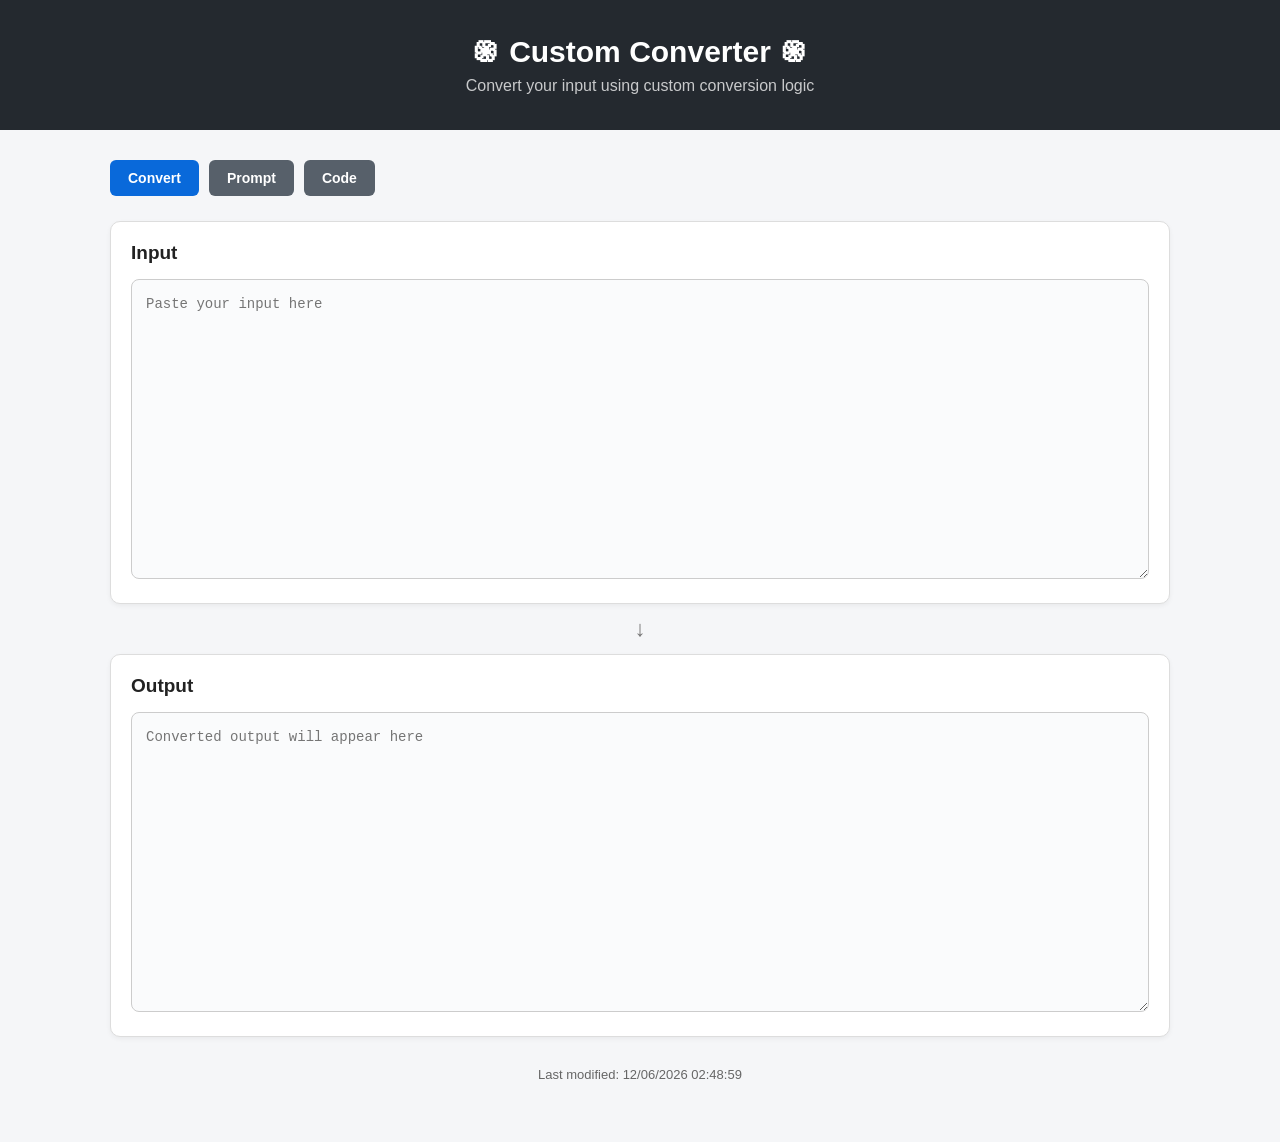
==== convert.html @ 0852cbc6 "Remove 'the' from conversion logic description" ====
<!DOCTYPE html>
<html lang="en">

<head>
    <meta charset="utf-8">
    <meta name="viewport" content="width=device-width, initial-scale=1">

    <title>Custom Converter</title>

    <link rel="stylesheet" href="styles.css">
</head>

<body>

<header>
    <h1>֍ Custom Converter ֍</h1>
    <p>Convert your input using custom conversion logic</p>
</header>

<div class="container">

    <div class="toolbar">

        <button onclick="convert()">
            Convert
        </button>

        <a
            class="link-button secondary"
            href="https://chatgpt.com/c/6a3d066e-ec60-83eb-859d-f03c4c247fd4"
            target="_blank"
        >
            Prompt
        </a>

        <a
            class="link-button secondary"
            href="https://github.com/danijelcecelja-svg/javasciptpages/edit/main/convert.js"
            target="_blank"
        >
            Code
        </a>

    </div>

    <div class="section">

        <h2>Input</h2>

        <textarea
            id="input"
            placeholder="Paste your input here"
        ></textarea>

    </div>

    <div class="arrow">
        ↓
    </div>

    <div class="section">

        <h2>Output</h2>

        <textarea
            id="output"
            placeholder="Converted output will appear here"
        ></textarea>

    </div>

    <div id="version">
        Last modified:
        <script>
            document.write(document.lastModified);
        </script>
    </div>

</div>

<script src="convert.js"></script>

</body>
</html>
---- styles.css ----
* {
    box-sizing: border-box;
}

body {
    margin: 0;
    font-family: Arial, Helvetica, sans-serif;
    background: #f5f6f8;
    color: #222;
}

header {
    background: #24292f;
    color: white;
    padding: 35px 20px;
    text-align: center;
}

header h1 {
    margin: 0 0 8px;
    font-size: 30px;
}

header p {
    margin: 0;
    opacity: 0.75;
}

.container {
    max-width: 1100px;
    margin: 30px auto;
    padding: 0 20px;
}

.toolbar {
    display: flex;
    gap: 10px;
    flex-wrap: wrap;
    margin-bottom: 25px;
}

button,
.link-button {
    display: inline-block;
    padding: 10px 18px;
    border-radius: 6px;
    border: none;
    background: #0969da;
    color: white;
    text-decoration: none;
    font-size: 14px;
    font-weight: bold;
    cursor: pointer;
}

button:hover,
.link-button:hover {
    background: #0757b5;
}

.link-button.secondary {
    background: #57606a;
}

.link-button.secondary:hover {
    background: #424a53;
}

.section,
.controls,
.card {
    background: white;
    border: 1px solid #ddd;
    border-radius: 10px;
    box-shadow: 0 2px 5px rgba(0, 0, 0, 0.05);
}

.section {
    padding: 20px;
    margin-bottom: 20px;
}

.controls {
    padding: 20px;
    margin-bottom: 25px;
}

.section h2,
.controls h2 {
    margin: 0 0 15px;
    font-size: 19px;
}

.subtitle {
    color: #6b7280;
    margin-bottom: 30px;
}

.control-row {
    display: flex;
    align-items: center;
    gap: 15px;
    flex-wrap: wrap;
}

label {
    font-weight: bold;
}

input[type="number"] {
    width: 70px;
    padding: 8px;
    border: 1px solid #d1d5db;
    border-radius: 5px;
    font-size: 14px;
}

textarea {
    width: 100%;
    min-height: 300px;
    padding: 14px;
    font-family: Consolas, "Courier New", monospace;
    font-size: 14px;
    line-height: 1.5;
    border: 1px solid #ccc;
    border-radius: 8px;
    resize: vertical;
    background: #fafbfc;
    color: #222;
    outline: none;
}

textarea:focus {
    border-color: #0969da;
    background: white;
}

.search {
    width: 100%;
    padding: 14px 16px;
    font-size: 16px;
    border: 1px solid #ccc;
    border-radius: 8px;
    margin-bottom: 25px;
    outline: none;
}

.search:focus {
    border-color: #0969da;
}

.grid {
    display: grid;
    grid-template-columns: repeat(auto-fill, minmax(240px, 1fr));
    gap: 20px;
}

.card {
    padding: 20px;
    transition: transform 0.15s, box-shadow 0.15s;
    display: flex;
    flex-direction: column;
    min-height: 170px;
}

.card:hover {
    transform: translateY(-3px);
    box-shadow: 0 5px 15px rgba(0, 0, 0, 0.12);
}

.card h2 {
    margin: 0 0 10px;
    font-size: 19px;
    word-break: break-word;
}

.filename {
    color: #666;
    font-size: 13px;
    margin-bottom: 20px;
}

.open-button {
    margin-top: auto;
    display: block;
    text-align: center;
    padding: 10px;
    background: #0969da;
    color: white;
    text-decoration: none;
    border-radius: 6px;
    font-weight: bold;
}

.open-button:hover {
    background: #0757b5;
}

.arrow {
    text-align: center;
    font-size: 22px;
    color: #777;
    margin: -8px 0 12px;
}

.generate-all {
    background: #0969da;
    color: white;
}

.generate-all:hover {
    background: #0757b5;
}

.copy-all,
.copy-button {
    background: #059669;
    color: white;
    font-weight: bold;
}

.copy-all:hover,
.copy-button:hover {
    background: #047857;
}

.copy-button {
    white-space: nowrap;
}

.copied {
    background: #6b7280 !important;
    color: white;
}

.warning {
    margin-top: 15px;
    color: #92400e;
    background: #fffbeb;
    border: 1px solid #fcd34d;
    padding: 10px;
    border-radius: 5px;
    font-size: 13px;
}

.status {
    margin-top: 15px;
    min-height: 18px;
    font-size: 13px;
    color: #047857;
    font-weight: bold;
}

.missing-id {
    color: #9ca3af;
}

.account-link {
    color: #0969da;
    text-decoration: none;
}

.account-link:hover {
    text-decoration: underline;
}

.password {
    font-family: Consolas, monospace;
    font-size: 14px;
    word-break: break-all;
}

table {
    width: 100%;
    border-collapse: collapse;
}

th {
    text-align: left;
    background: #f3f4f6;
    padding: 12px;
    border-bottom: 2px solid #d1d5db;
}

td {
    padding: 10px 12px;
    border-bottom: 1px solid #e5e7eb;
    vertical-align: middle;
}

td:first-child {
    width: 40%;
}

td:nth-child(2) {
    width: 15%;
}

td:nth-child(3) {
    width: 45%;
}

.count {
    color: #666;
    margin-bottom: 15px;
    font-size: 14px;
}

.error {
    background: #ffebe9;
    border: 1px solid #ff8182;
    color: #82071e;
    padding: 15px;
    border-radius: 8px;
}

#version {
    text-align: center;
    color: #666;
    font-size: 13px;
    padding: 10px 0 30px;
}

@media (max-width: 700px) {

    .container {
        margin: 20px auto;
        padding: 0 12px;
    }

    header {
        padding: 25px 15px;
    }

    header h1 {
        font-size: 25px;
    }

    .section,
    .controls {
        padding: 15px;
    }

    table {
        font-size: 13px;
    }

    th,
    td {
        padding: 8px;
    }

    td:first-child,
    td:nth-child(2),
    td:nth-child(3) {
        width: auto;
    }
}
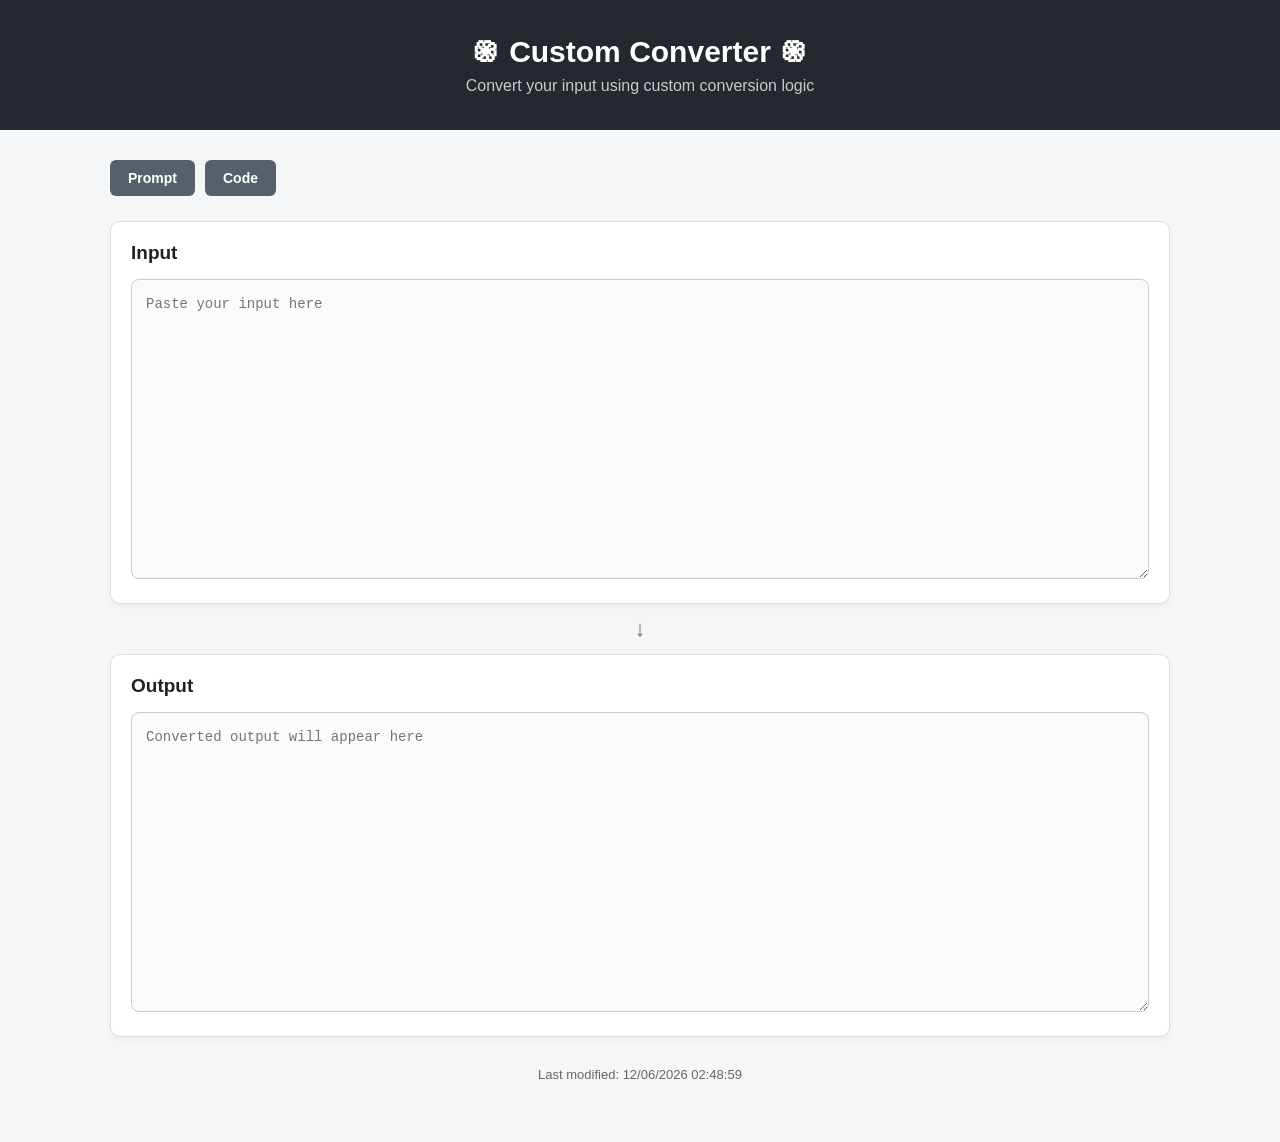
==== commit 4d9bb644: "Update convert.html" ====
--- a/convert.html
+++ b/convert.html
@@ -20,28 +20,22 @@
 <div class="container">
 
     <div class="toolbar">
-
-        <button onclick="convert()">
-            Convert
-        </button>
-
-        <a
-            class="link-button secondary"
-            href="https://chatgpt.com/c/6a3d066e-ec60-83eb-859d-f03c4c247fd4"
-            target="_blank"
-        >
-            Prompt
-        </a>
-
-        <a
-            class="link-button secondary"
-            href="https://github.com/danijelcecelja-svg/javasciptpages/edit/main/convert.js"
-            target="_blank"
-        >
-            Code
-        </a>
-
-    </div>
+         <a
+                    class="link-button secondary"
+                    href="https://chatgpt.com/c/6a3d066e-ec60-83eb-859d-f03c4c247fd4"
+                    target="_blank"
+                >
+                    Prompt
+                </a>
+        
+                <a
+                    class="link-button secondary"
+                    href="https://github.com/danijelcecelja-svg/javasciptpages"
+                    target="_blank"
+                >
+                    Code
+                </a>
+        </div>
 
     <div class="section">
 
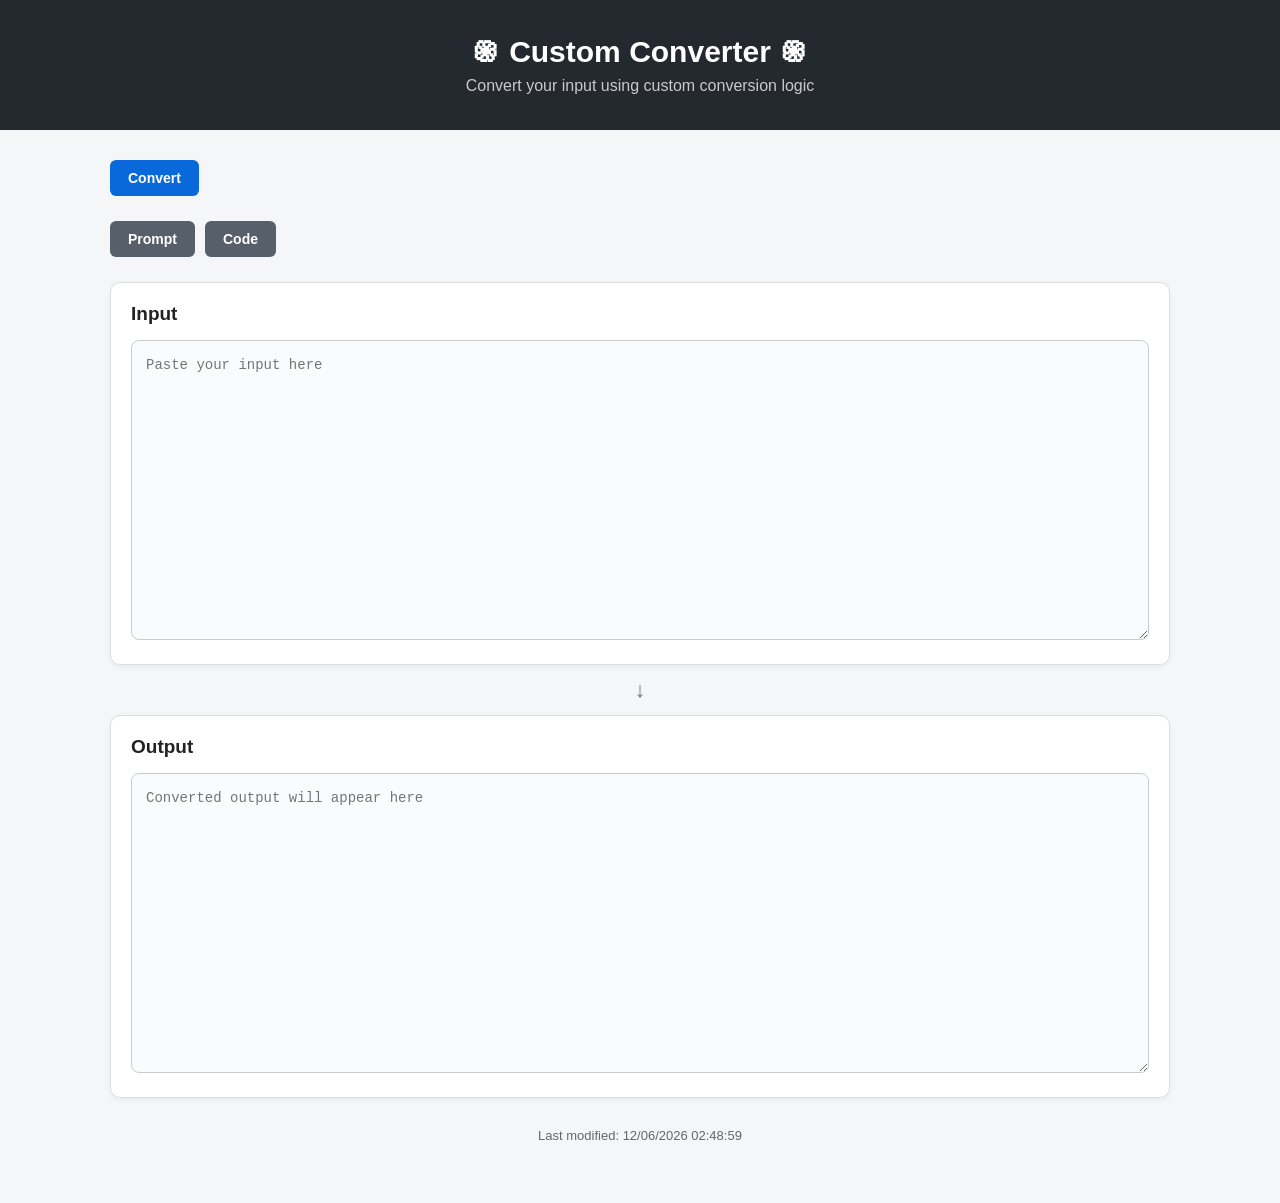
==== commit fc04988e: "Add convert button to convert.html" ====
--- a/convert.html
+++ b/convert.html
@@ -18,6 +18,13 @@
 </header>
 
 <div class="container">
+     <div class="toolbar">
+
+        <button onclick="convert()">
+            Convert
+        </button>
+    </div>
+     
 
     <div class="toolbar">
          <a
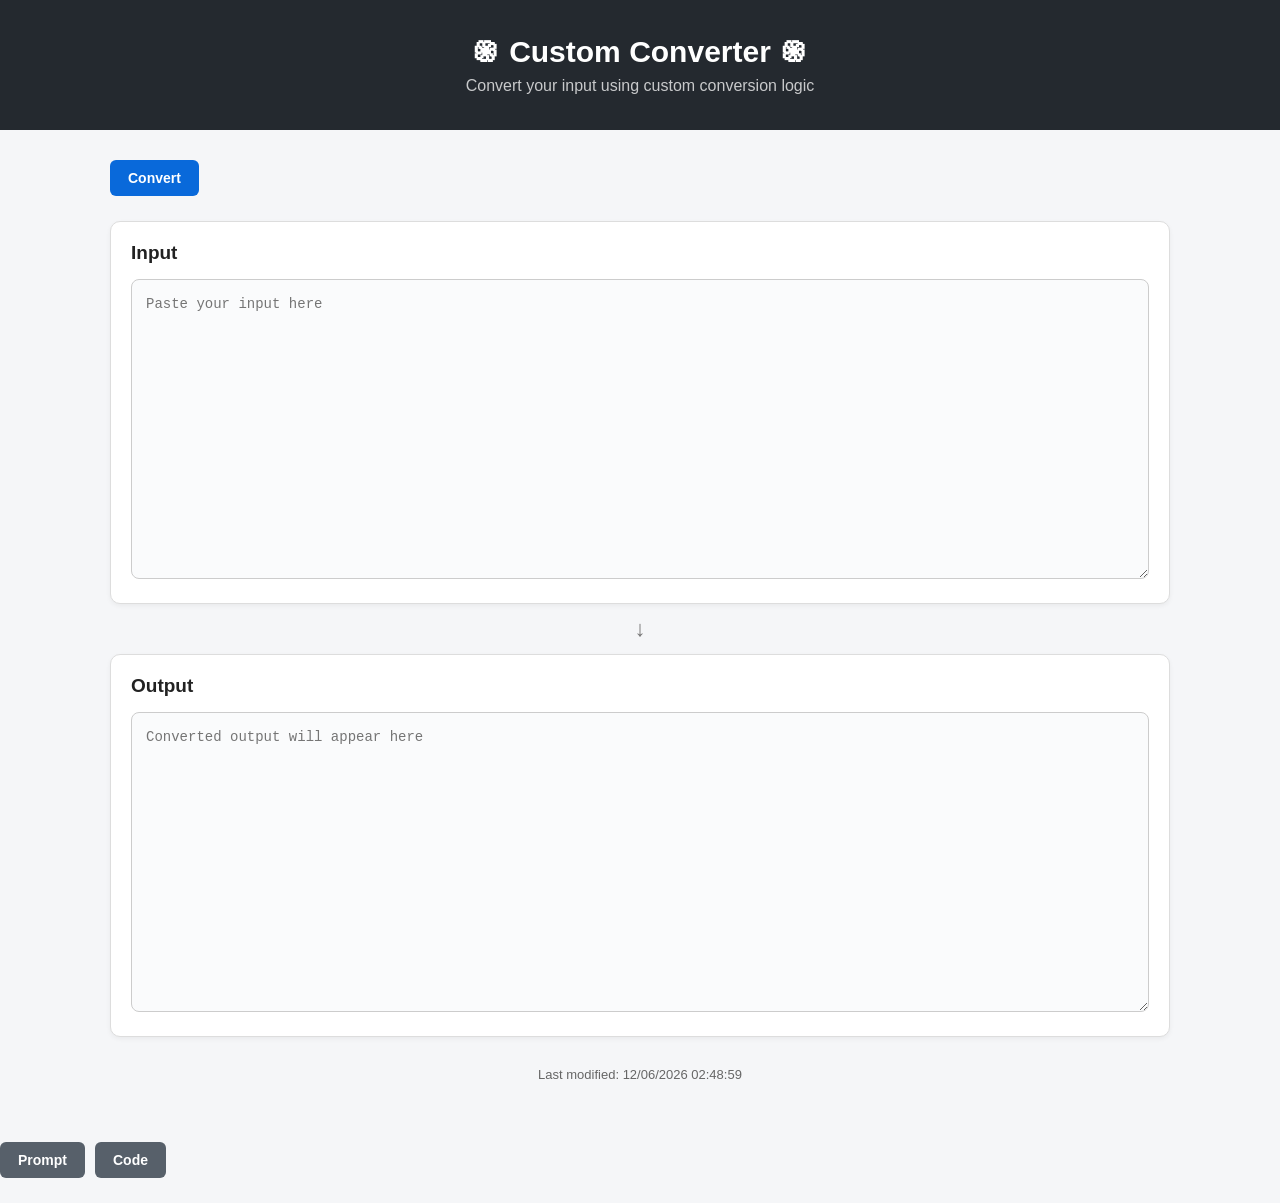
==== commit 06426cc7: "Reorganize footer and toolbar links in convert.html" ====
--- a/convert.html
+++ b/convert.html
@@ -24,25 +24,7 @@
             Convert
         </button>
     </div>
-     
-
-    <div class="toolbar">
-         <a
-                    class="link-button secondary"
-                    href="https://chatgpt.com/c/6a3d066e-ec60-83eb-859d-f03c4c247fd4"
-                    target="_blank"
-                >
-                    Prompt
-                </a>
-        
-                <a
-                    class="link-button secondary"
-                    href="https://github.com/danijelcecelja-svg/javasciptpages"
-                    target="_blank"
-                >
-                    Code
-                </a>
-        </div>
+   
 
     <div class="section">
 
@@ -81,5 +63,24 @@
 
 <script src="convert.js"></script>
 
+<div class="footer">
+  <div class="toolbar">
+         <a
+                    class="link-button secondary"
+                    href="https://chatgpt.com/c/6a3d066e-ec60-83eb-859d-f03c4c247fd4"
+                    target="_blank"
+                >
+                    Prompt
+                </a>
+        
+                <a
+                    class="link-button secondary"
+                    href="https://github.com/danijelcecelja-svg/javasciptpages"
+                    target="_blank"
+                >
+                    Code
+                </a>
+        </div>   
+</div>
 </body>
 </html>
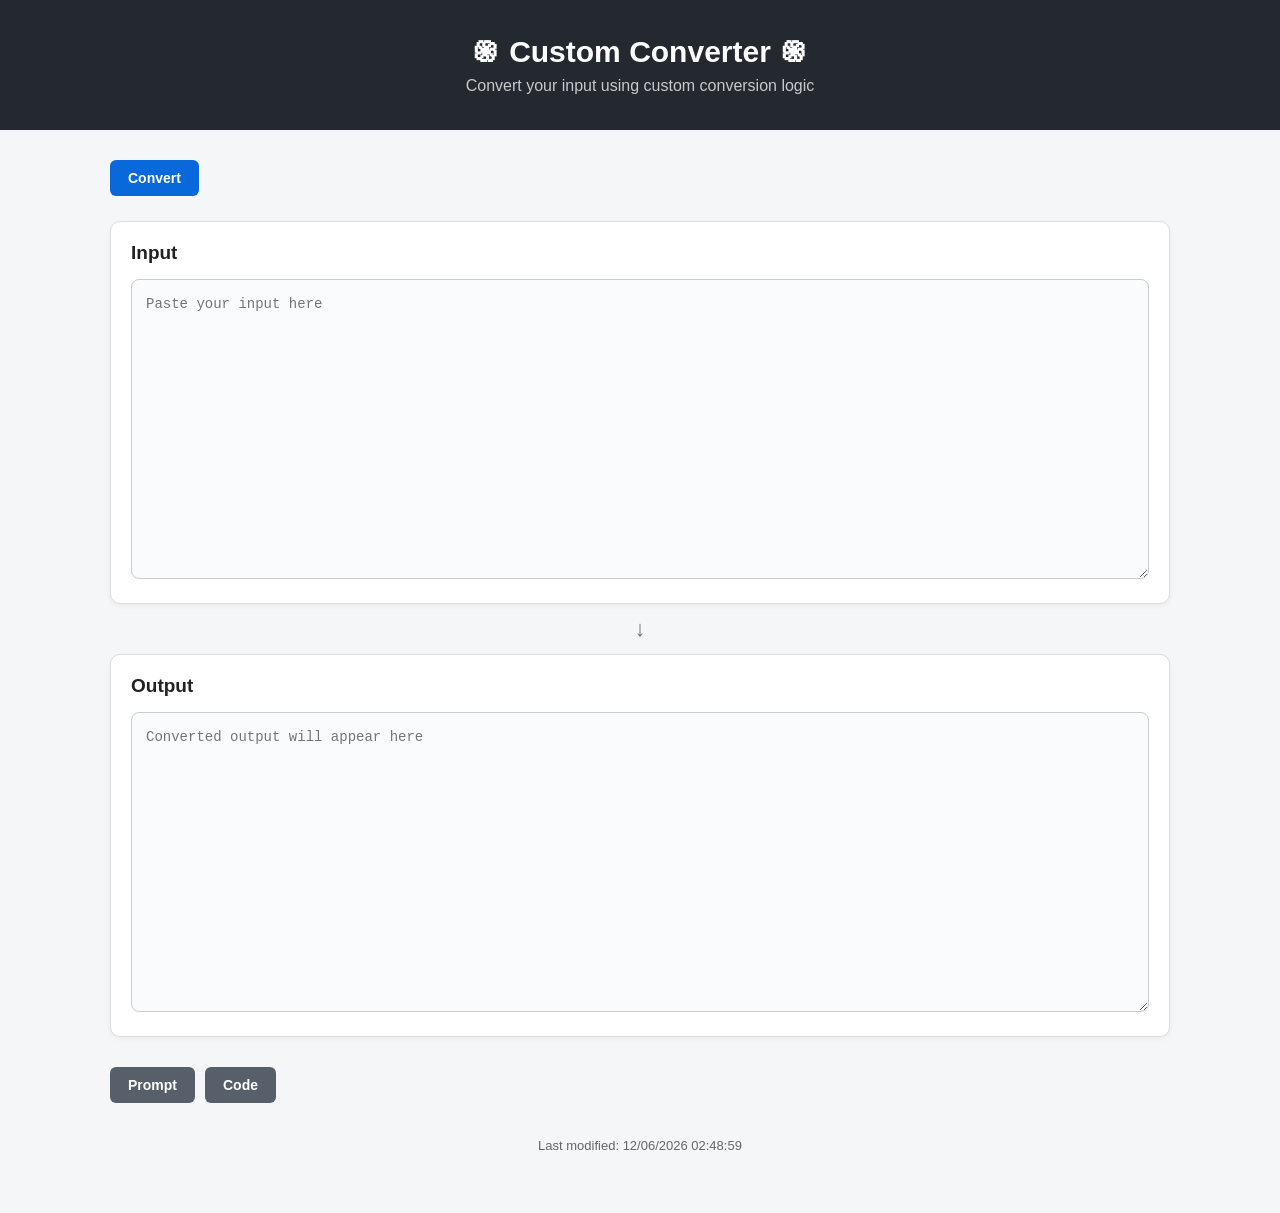
==== commit 4ea84b23: "Refactor footer and version display in convert.html" ====
--- a/convert.html
+++ b/convert.html
@@ -52,35 +52,39 @@
 
     </div>
 
-    <div id="version">
-        Last modified:
-        <script>
-            document.write(document.lastModified);
-        </script>
-    </div>
+   
 
 </div>
 
 <script src="convert.js"></script>
 
 <div class="footer">
-  <div class="toolbar">
-         <a
-                    class="link-button secondary"
-                    href="https://chatgpt.com/c/6a3d066e-ec60-83eb-859d-f03c4c247fd4"
-                    target="_blank"
-                >
-                    Prompt
-                </a>
-        
-                <a
-                    class="link-button secondary"
-                    href="https://github.com/danijelcecelja-svg/javasciptpages"
-                    target="_blank"
-                >
-                    Code
-                </a>
-        </div>   
+  <div class="container">
+  
+      <div class="toolbar">
+             <a
+                        class="link-button secondary"
+                        href="https://chatgpt.com/c/6a3d066e-ec60-83eb-859d-f03c4c247fd4"
+                        target="_blank"
+                    >
+                        Prompt
+                    </a>
+            
+                    <a
+                        class="link-button secondary"
+                        href="https://github.com/danijelcecelja-svg/javasciptpages"
+                        target="_blank"
+                    >
+                        Code
+                    </a>
+            </div>
+          <div id="version">
+            Last modified:
+            <script>
+                document.write(document.lastModified);
+            </script>
+        </div>
+      </div>  
 </div>
 </body>
 </html>
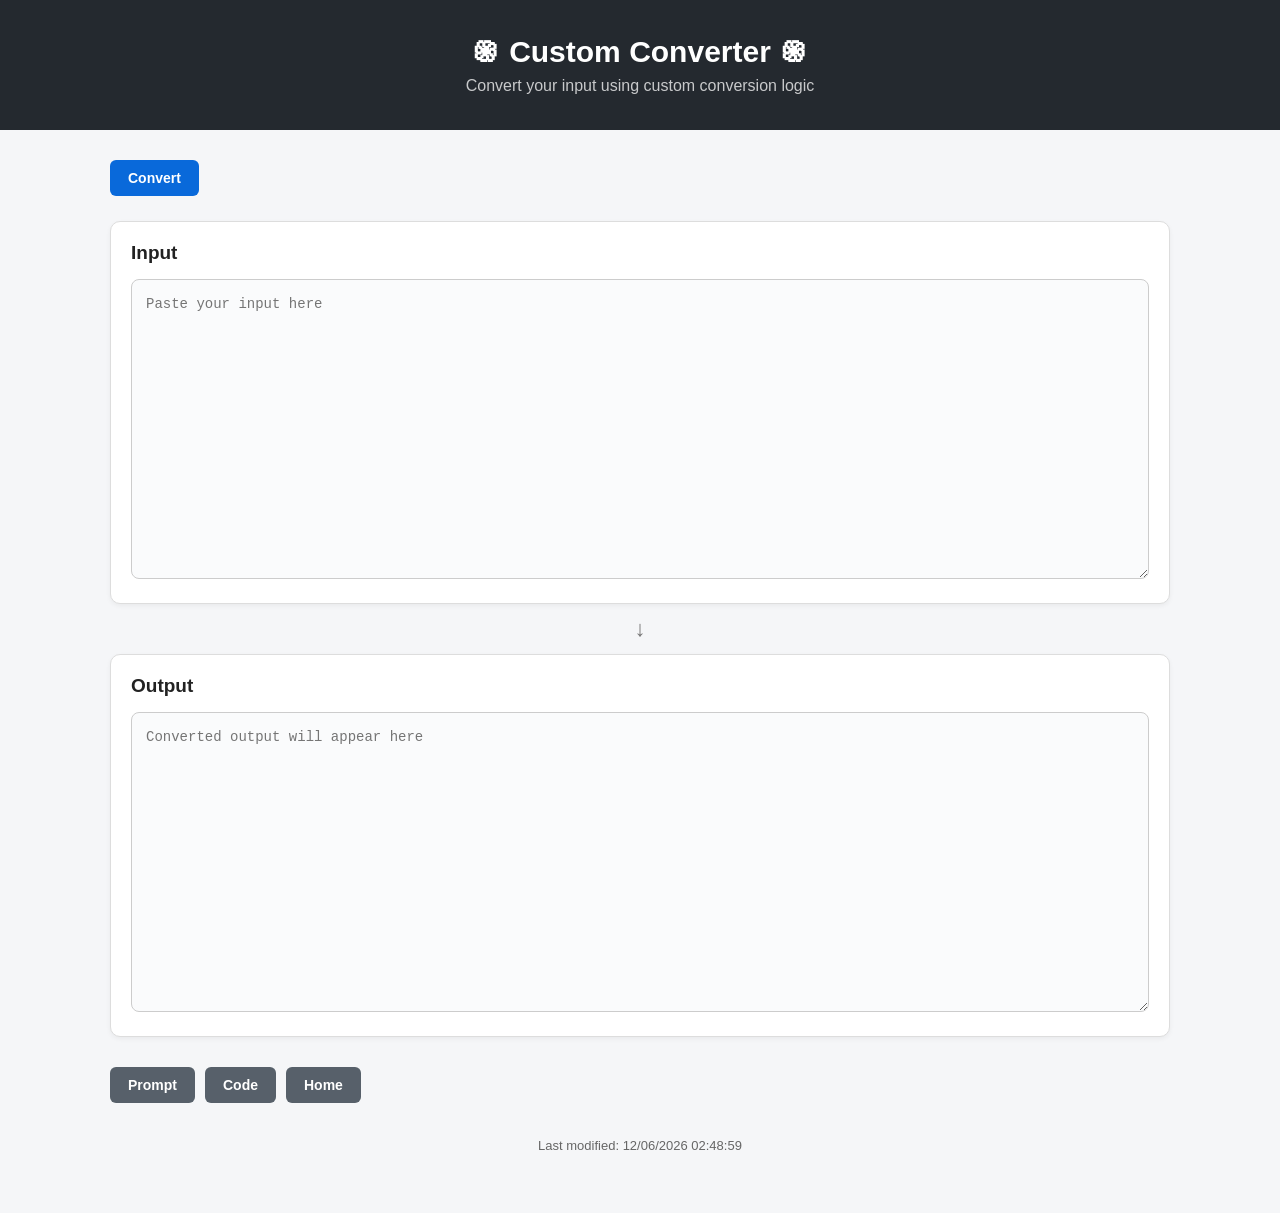
==== commit b9e1bd20: "Add Home link to convert.html" ====
--- a/convert.html
+++ b/convert.html
@@ -77,6 +77,14 @@
                     >
                         Code
                     </a>
+                    <a
+                        class="link-button secondary"
+                        href="https://danijelcecelja-svg.github.io/javasciptpages/index.html"
+                        target="_blank"
+                    >
+                        Home
+                    </a>
+          
             </div>
           <div id="version">
             Last modified:
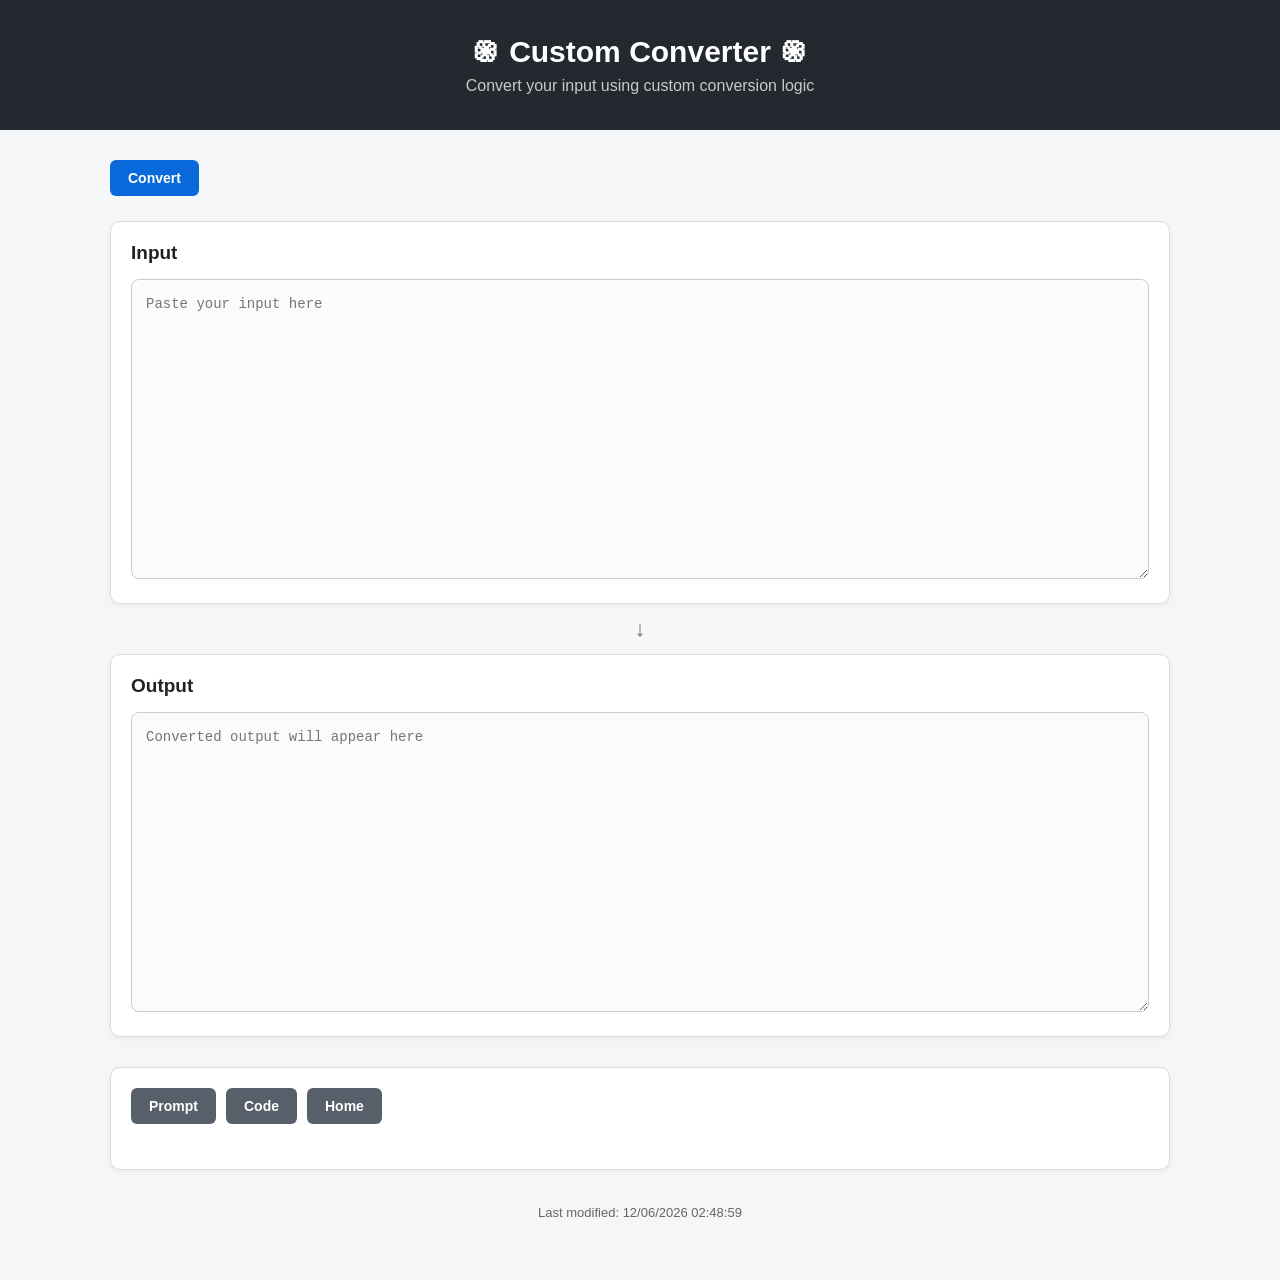
==== commit 1f54bdf7: "Enhance footer with controls and version info Added controls section and updated version display." ====
--- a/convert.html
+++ b/convert.html
@@ -60,7 +60,10 @@
 
 <div class="footer">
   <div class="container">
-  
+    <div class="controls">
+
+        <div class="control-row">
+
       <div class="toolbar">
              <a
                         class="link-button secondary"
@@ -86,7 +89,10 @@
                     </a>
           
             </div>
-          <div id="version">
+         
+      </div>  
+        </div>
+     <div id="version">
             Last modified:
             <script>
                 document.write(document.lastModified);
